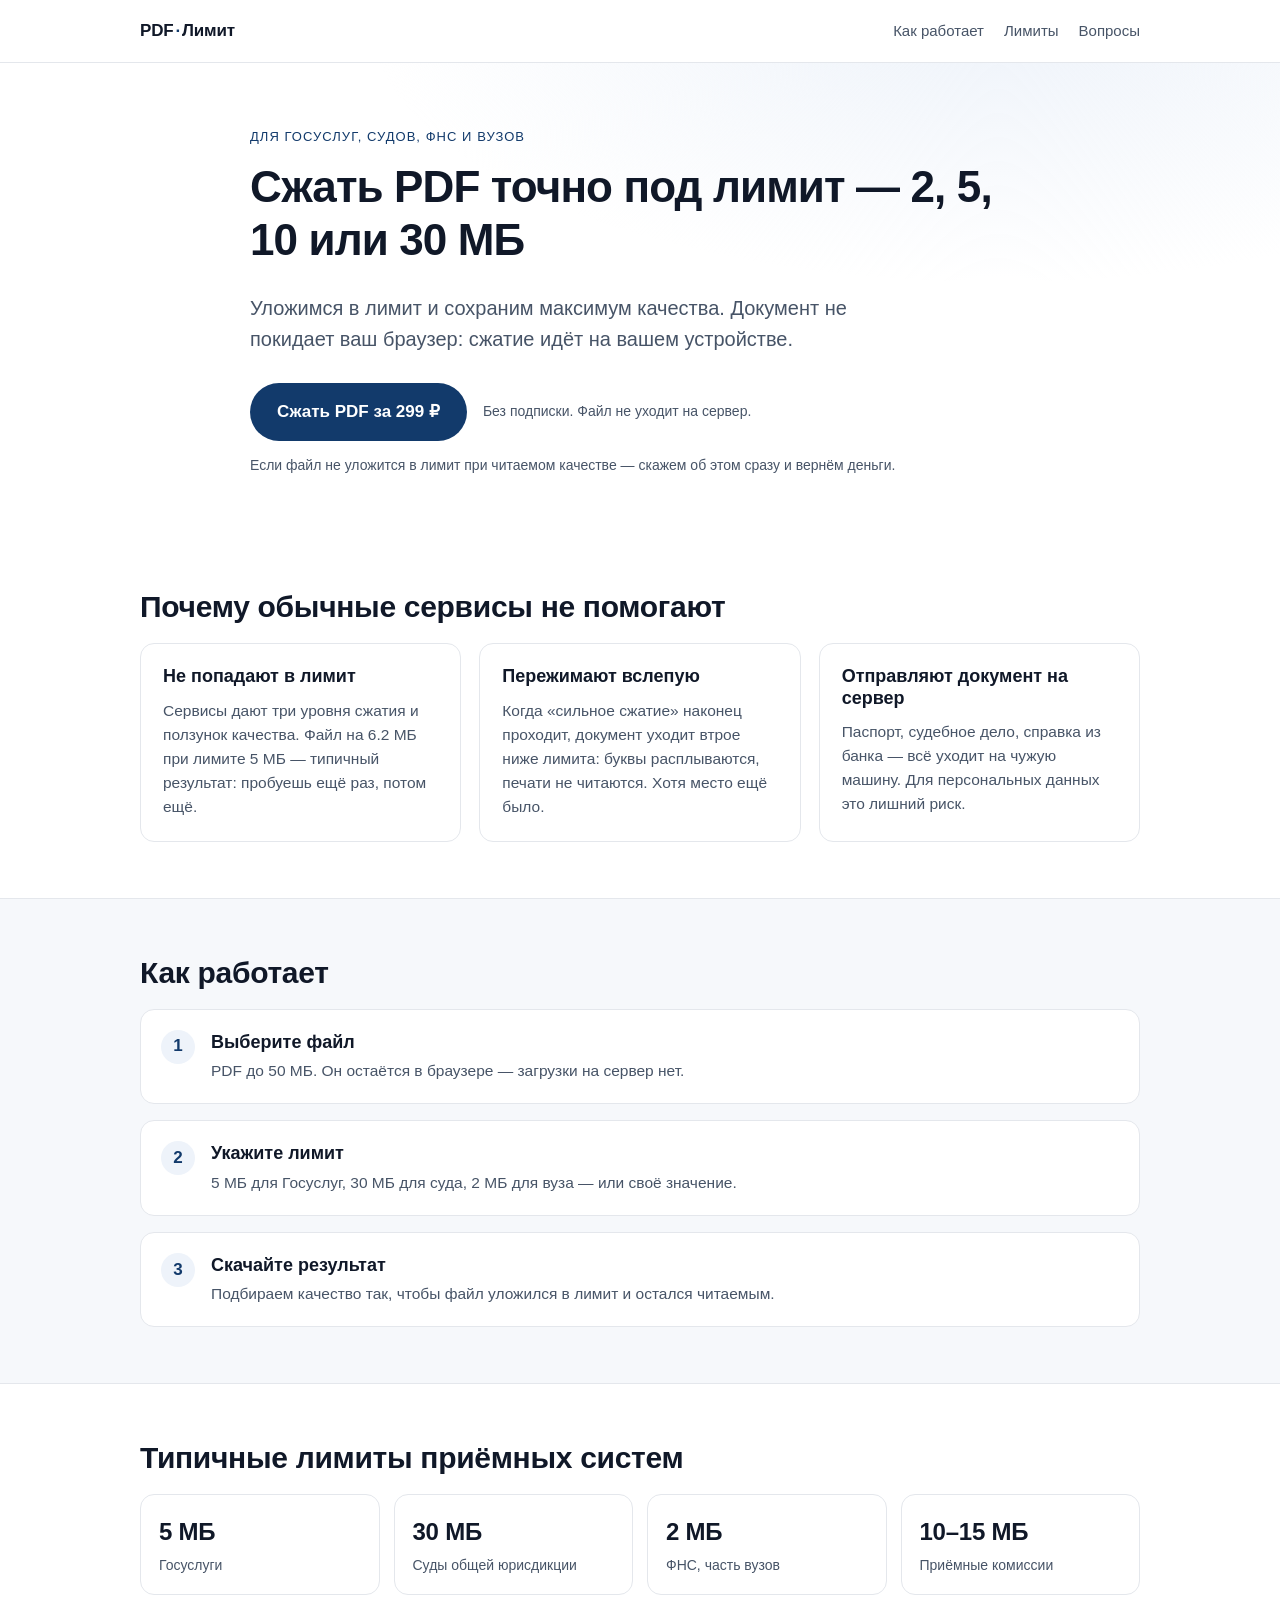
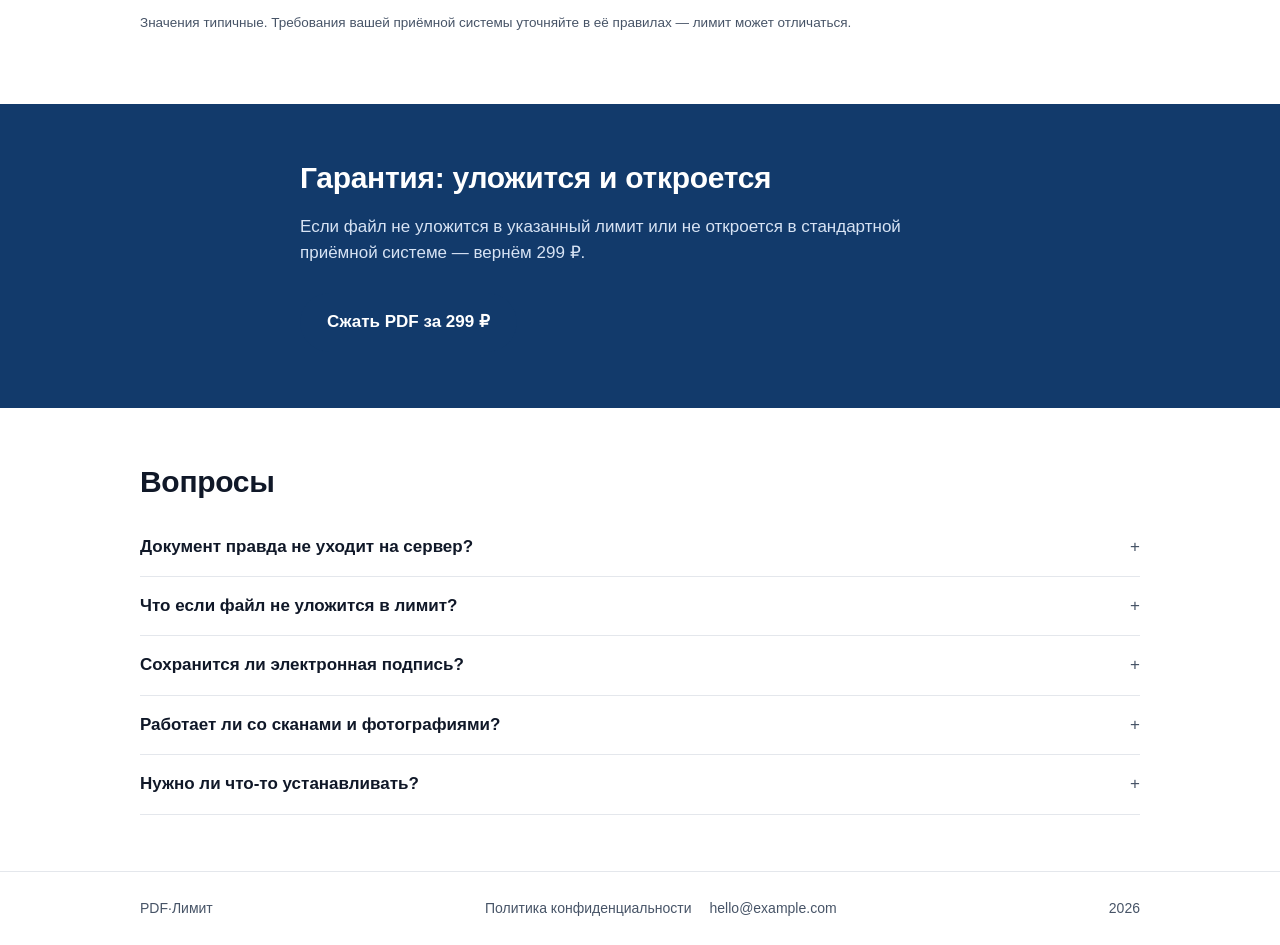
==== docs/index.html @ cee15d20 "Move site to docs/ for GitHub Pages" ====
<!DOCTYPE html>
<html lang="ru">
<head>
<meta charset="utf-8">
<meta name="viewport" content="width=device-width, initial-scale=1">
<title>Сжать PDF под лимит — 2, 5, 10, 30 МБ</title>
<meta name="description" content="Сжимаем PDF точно под лимит приёмной системы. Файл не покидает ваш браузер. Уложимся в лимит и сохраним максимум качества — иначе вернём деньги.">
<link rel="stylesheet" href="styles.css">
<!-- Яндекс.Метрика: вставьте номер счётчика и раскомментируйте
<script type="text/javascript">
  window.YM_ID = 0;
  (function(m,e,t,r,i,k,a){m[i]=m[i]||function(){(m[i].a=m[i].a||[]).push(arguments)};
  m[i].l=1*new Date();k=e.createElement(t),a=e.getElementsByTagName(t)[0],k.async=1,k.src=r,a.parentNode.insertBefore(k,a)})
  (window,document,"script","https://mc.yandex.ru/metrika/tag.js","ym");
  ym(window.YM_ID,"init",{clickmap:true,trackLinks:true,accurateTrackBounce:true});
</script>
-->
</head>
<body>
<header class="top">
  <div class="wrap top__in">
    <a class="logo" href="index.html">PDF<span>·</span>Лимит</a>
    <nav class="top__nav">
      <a href="#how">Как работает</a>
      <a href="#limits">Лимиты</a>
      <a href="#faq">Вопросы</a>
    </nav>
  </div>
</header>

<main>
  <section class="hero">
    <div class="wrap hero__in">
      <p class="eyebrow">Для Госуслуг, судов, ФНС и вузов</p>
      <h1>Сжать PDF точно под лимит — 2, 5, 10 или 30 МБ</h1>
      <p class="lead">Уложимся в лимит и сохраним максимум качества. Документ не покидает ваш браузер: сжатие идёт на вашем устройстве.</p>
      <div class="hero__actions">
        <a class="btn btn--primary" href="pay.html">Сжать PDF за 299 ₽</a>
        <span class="hero__note">Без подписки. Файл не уходит на сервер.</span>
      </div>
      <p class="hero__fine">Если файл не уложится в лимит при читаемом качестве — скажем об этом сразу и вернём деньги.</p>
    </div>
  </section>

  <section class="section">
    <div class="wrap">
      <h2>Почему обычные сервисы не помогают</h2>
      <div class="cards">
        <article class="card">
          <h3>Не попадают в лимит</h3>
          <p>Сервисы дают три уровня сжатия и ползунок качества. Файл на 6.2 МБ при лимите 5 МБ — типичный результат: пробуешь ещё раз, потом ещё.</p>
        </article>
        <article class="card">
          <h3>Пережимают вслепую</h3>
          <p>Когда «сильное сжатие» наконец проходит, документ уходит втрое ниже лимита: буквы расплываются, печати не читаются. Хотя место ещё было.</p>
        </article>
        <article class="card">
          <h3>Отправляют документ на сервер</h3>
          <p>Паспорт, судебное дело, справка из банка — всё уходит на чужую машину. Для персональных данных это лишний риск.</p>
        </article>
      </div>
    </div>
  </section>

  <section class="section section--muted" id="how">
    <div class="wrap">
      <h2>Как работает</h2>
      <ol class="steps">
        <li><span class="steps__n">1</span><div><h3>Выберите файл</h3><p>PDF до 50 МБ. Он остаётся в браузере — загрузки на сервер нет.</p></div></li>
        <li><span class="steps__n">2</span><div><h3>Укажите лимит</h3><p>5 МБ для Госуслуг, 30 МБ для суда, 2 МБ для вуза — или своё значение.</p></div></li>
        <li><span class="steps__n">3</span><div><h3>Скачайте результат</h3><p>Подбираем качество так, чтобы файл уложился в лимит и остался читаемым.</p></div></li>
      </ol>
    </div>
  </section>

  <section class="section" id="limits">
    <div class="wrap">
      <h2>Типичные лимиты приёмных систем</h2>
      <div class="limits">
        <div class="limit"><span class="limit__v">5 МБ</span><span class="limit__n">Госуслуги</span></div>
        <div class="limit"><span class="limit__v">30 МБ</span><span class="limit__n">Суды общей юрисдикции</span></div>
        <div class="limit"><span class="limit__v">2 МБ</span><span class="limit__n">ФНС, часть вузов</span></div>
        <div class="limit"><span class="limit__v">10–15 МБ</span><span class="limit__n">Приёмные комиссии</span></div>
      </div>
      <p class="fine">Значения типичные. Требования вашей приёмной системы уточняйте в её правилах — лимит может отличаться.</p>
    </div>
  </section>

  <section class="section section--accent">
    <div class="wrap guarantee">
      <h2>Гарантия: уложится и откроется</h2>
      <p>Если файл не уложится в указанный лимит или не откроется в стандартной приёмной системе — вернём 299 ₽.</p>
      <a class="btn btn--primary" href="pay.html">Сжать PDF за 299 ₽</a>
    </div>
  </section>

  <section class="section" id="faq">
    <div class="wrap">
      <h2>Вопросы</h2>
      <details><summary>Документ правда не уходит на сервер?</summary><p>Да. Файл обрабатывается в вашем браузере. На сервер уходят только данные об оплате, без документа.</p></details>
      <details><summary>Что если файл не уложится в лимит?</summary><p>Мы показываем минимально достижимый размер при читаемом качестве. Если он больше лимита — вы видите это до оплаты и платить не нужно.</p></details>
      <details><summary>Сохранится ли электронная подпись?</summary><p>После любого сжатия подпись перестаёт быть валидной. Если документ подписан ЭЦП, сжимать его нельзя — это ломает подпись.</p></details>
      <details><summary>Работает ли со сканами и фотографиями?</summary><p>Да, это основной сценарий: сканы паспорта, договоры, решения суда, справки из банка.</p></details>
      <details><summary>Нужно ли что-то устанавливать?</summary><p>Нет. Всё работает в браузере на компьютере и на телефоне.</p></details>
    </div>
  </section>
</main>

<footer class="foot">
  <div class="wrap foot__in">
    <span>PDF·Лимит</span>
    <nav>
      <a href="privacy.html">Политика конфиденциальности</a>
      <a href="mailto:hello@example.com">hello@example.com</a>
    </nav>
    <span class="foot__c">2026</span>
  </div>
</footer>
<script src="app.js"></script>
</body>
</html>
---- docs/styles.css ----
:root{
  --ink:#101828;
  --ink-soft:#475467;
  --line:#e4e7ec;
  --bg:#ffffff;
  --bg-muted:#f6f8fb;
  --accent:#123a6b;
  --accent-soft:#eef3fa;
  --radius:14px;
}
*{box-sizing:border-box}
html{-webkit-text-size-adjust:100%}
body{
  margin:0;
  font-family:-apple-system,BlinkMacSystemFont,"Segoe UI",Roboto,"Helvetica Neue",Arial,sans-serif;
  color:var(--ink);
  background:var(--bg);
  line-height:1.55;
  font-size:17px;
}
.wrap{width:100%;max-width:1040px;margin:0 auto;padding:0 20px}
a{color:var(--accent)}
h1,h2,h3{line-height:1.2;margin:0 0 .6em}
h1{font-size:clamp(28px,4.4vw,44px);letter-spacing:-.02em}
h2{font-size:clamp(22px,2.6vw,30px);letter-spacing:-.01em}
h3{font-size:18px}
p{margin:0 0 1em}

/* header */
.top{border-bottom:1px solid var(--line);position:sticky;top:0;background:rgba(255,255,255,.94);backdrop-filter:saturate(140%) blur(6px);z-index:10}
.top__in{display:flex;align-items:center;justify-content:space-between;min-height:62px;gap:16px}
.logo{font-weight:700;text-decoration:none;color:var(--ink);letter-spacing:-.01em}
.logo span{color:var(--accent);padding:0 2px}
.top__nav{display:flex;gap:20px;font-size:15px}
.top__nav a{color:var(--ink-soft);text-decoration:none}
.top__nav a:hover{color:var(--accent)}
@media (max-width:640px){.top__nav{display:none}}

/* hero */
.hero{padding:64px 0 56px;background:
  radial-gradient(900px 380px at 78% -10%, var(--accent-soft), transparent 70%),
  var(--bg)}
.hero__in{max-width:820px}
.eyebrow{margin:0 0 14px;font-size:13px;letter-spacing:.08em;text-transform:uppercase;color:var(--accent)}
.lead{font-size:clamp(17px,2vw,20px);color:var(--ink-soft);max-width:660px}
.hero__actions{display:flex;align-items:center;gap:16px;flex-wrap:wrap;margin:28px 0 14px}
.hero__note{font-size:14px;color:var(--ink-soft)}
.hero__fine{font-size:14px;color:var(--ink-soft);margin:0}

/* buttons */
.btn{display:inline-flex;align-items:center;justify-content:center;gap:8px;padding:15px 26px;border-radius:999px;font-weight:600;text-decoration:none;border:1px solid transparent;transition:.15s ease}
.btn--primary{background:var(--accent);color:#fff}
.btn--primary:hover{background:#0d2d55}
.btn--ghost{background:transparent;color:var(--accent);border-color:var(--accent)}
.btn[disabled]{opacity:.55;cursor:not-allowed}

/* sections */
.section{padding:56px 0}
.section--muted{background:var(--bg-muted);border-top:1px solid var(--line);border-bottom:1px solid var(--line)}
.section--accent{background:var(--accent);color:#fff}
.section--accent h2{color:#fff}
.section--accent p{color:#d7e3f4}

.cards{display:grid;grid-template-columns:repeat(3,1fr);gap:18px;margin-top:8px}
@media (max-width:860px){.cards{grid-template-columns:1fr}}
.card{border:1px solid var(--line);border-radius:var(--radius);padding:22px;background:#fff}
.card p{margin:0;color:var(--ink-soft);font-size:15.5px}

.steps{list-style:none;margin:8px 0 0;padding:0;display:grid;gap:16px}
.steps li{display:flex;gap:16px;align-items:flex-start;background:#fff;border:1px solid var(--line);border-radius:var(--radius);padding:20px}
.steps__n{flex:0 0 34px;height:34px;border-radius:50%;background:var(--accent-soft);color:var(--accent);display:grid;place-items:center;font-weight:700}
.steps h3{margin:2px 0 6px}
.steps p{margin:0;color:var(--ink-soft);font-size:15.5px}

.limits{display:grid;grid-template-columns:repeat(4,1fr);gap:14px;margin:8px 0 18px}
@media (max-width:860px){.limits{grid-template-columns:repeat(2,1fr)}}
@media (max-width:420px){.limits{grid-template-columns:1fr}}
.limit{border:1px solid var(--line);border-radius:var(--radius);padding:18px;display:flex;flex-direction:column;gap:4px}
.limit__v{font-size:24px;font-weight:700;letter-spacing:-.01em}
.limit__n{font-size:14px;color:var(--ink-soft)}
.fine{font-size:13.5px;color:var(--ink-soft)}

.guarantee{max-width:720px}
.guarantee .btn{margin-top:10px}

/* faq */
details{border-bottom:1px solid var(--line);padding:16px 0}
summary{cursor:pointer;font-weight:600;list-style:none}
summary::-webkit-details-marker{display:none}
summary::after{content:"+";float:right;color:var(--ink-soft);font-weight:400}
details[open] summary::after{content:"–"}
details p{margin:12px 0 0;color:var(--ink-soft)}

/* footer */
.foot{border-top:1px solid var(--line);padding:26px 0;font-size:14px;color:var(--ink-soft)}
.foot__in{display:flex;align-items:center;justify-content:space-between;gap:16px;flex-wrap:wrap}
.foot nav{display:flex;gap:18px;flex-wrap:wrap}
.foot a{color:var(--ink-soft);text-decoration:none}
.foot a:hover{color:var(--accent)}

/* pay page */
.pay{padding:56px 0 72px}
.pay__grid{display:grid;grid-template-columns:1.1fr .9fr;gap:32px;align-items:start}
@media (max-width:860px){.pay__grid{grid-template-columns:1fr}}
.panel{border:1px solid var(--line);border-radius:var(--radius);padding:24px;background:#fff}
.panel--sum{background:var(--bg-muted)}
.sum{display:flex;justify-content:space-between;padding:8px 0;font-size:15.5px}
.sum--total{border-top:1px solid var(--line);margin-top:8px;padding-top:14px;font-weight:700;font-size:18px}
label{display:block;font-size:14.5px;font-weight:600;margin:18px 0 6px}
input[type=email]{width:100%;padding:13px 14px;border:1px solid #cfd6e0;border-radius:10px;font-size:16px;font-family:inherit}
input[type=email]:focus{outline:2px solid var(--accent-soft);border-color:var(--accent)}
.check{display:flex;gap:10px;align-items:flex-start;margin:18px 0 22px;font-size:14.5px;color:var(--ink-soft);font-weight:400}
.check input{margin-top:4px}
.note{font-size:13.5px;color:var(--ink-soft);margin-top:14px}
.status{margin-top:16px;padding:14px 16px;border-radius:10px;background:var(--accent-soft);color:var(--accent);font-size:15px;display:none}
.status--show{display:block}
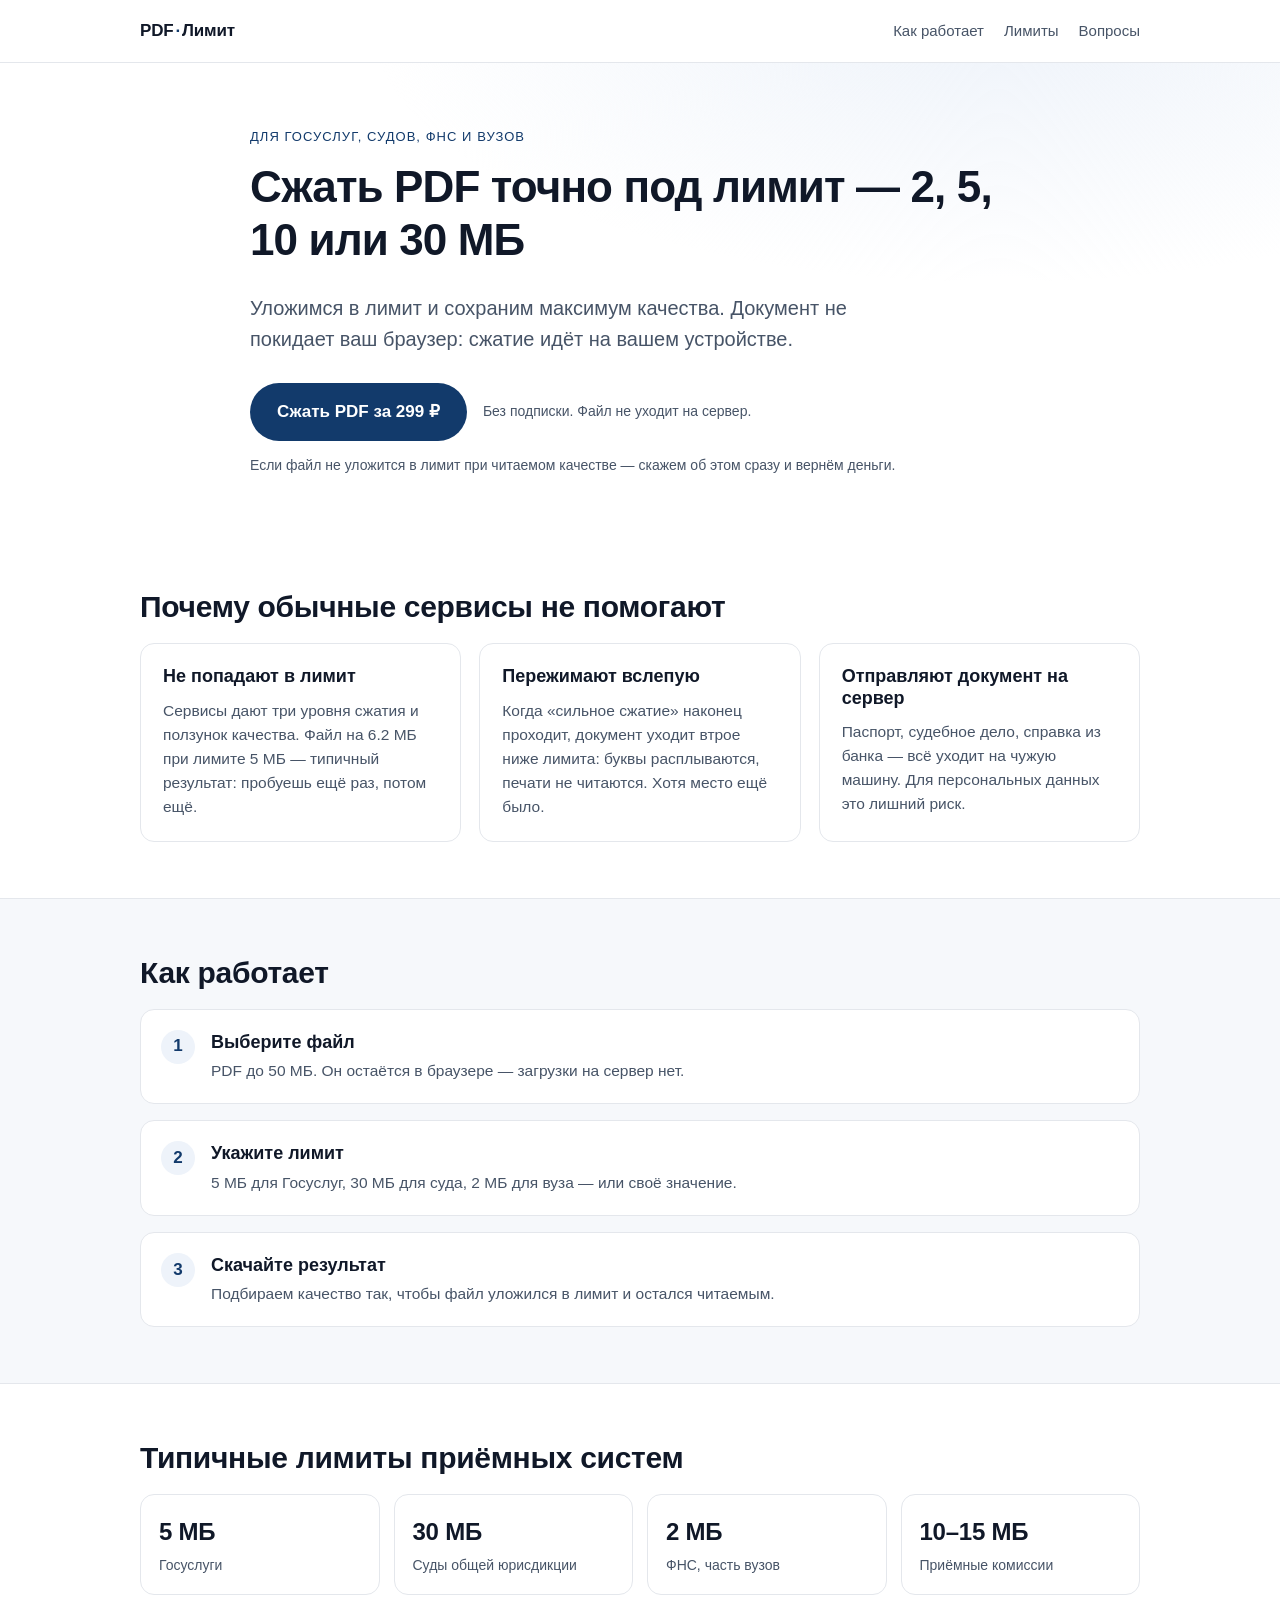
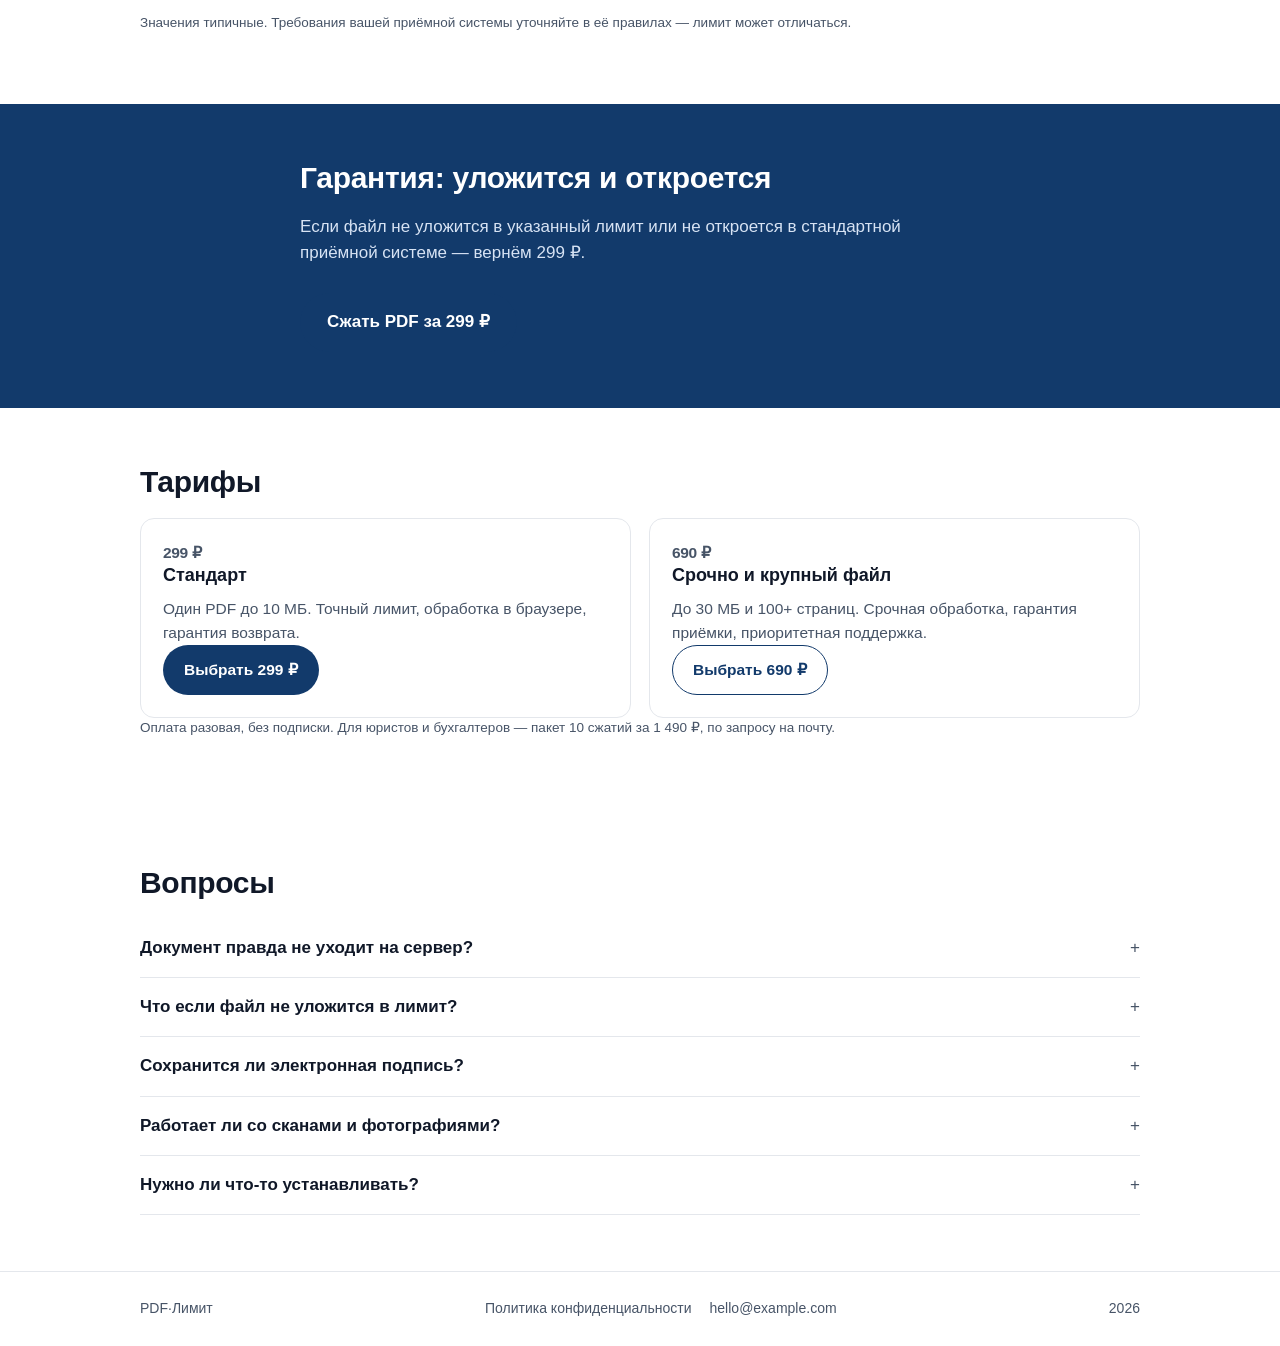
==== commit 37585ff3: "Add 690 tariff and pay page tariff switch" ====
--- a/docs/index.html
+++ b/docs/index.html
@@ -5,6 +5,12 @@
 <meta name="viewport" content="width=device-width, initial-scale=1">
 <title>Сжать PDF под лимит — 2, 5, 10, 30 МБ</title>
 <meta name="description" content="Сжимаем PDF точно под лимит приёмной системы. Файл не покидает ваш браузер. Уложимся в лимит и сохраним максимум качества — иначе вернём деньги.">
+<link rel="icon" href="data:image/svg+xml,%3Csvg xmlns=%27http://www.w3.org/2000/svg%27 viewBox=%270 0 64 64%27%3E%3Crect width=%2764%27 height=%2764%27 rx=%2712%27 fill=%27%23123a6b%27/%3E%3Ctext x=%2732%27 y=%2744%27 font-family=%27Arial%27 font-size=%2734%27 fill=%27white%27 text-anchor=%27middle%27%3EP%3C/text%3E%3C/svg%3E">
+<meta property="og:type" content="website">
+<meta property="og:title" content="Сжать PDF точно под лимит — 2, 5, 10, 30 МБ">
+<meta property="og:description" content="Уложимся в лимит приёмной системы и сохраним качество. Файл не покидает браузер.">
+<meta property="og:url" content="https://fundottz.github.io/pdf-limit/">
+<meta name="twitter:card" content="summary">
 <link rel="stylesheet" href="styles.css">
 <!-- Яндекс.Метрика: вставьте номер счётчика и раскомментируйте
 <script type="text/javascript">
@@ -94,6 +100,27 @@
     </div>
   </section>
 
+  <section class="section" id="tariffs">
+    <div class="wrap">
+      <h2>Тарифы</h2>
+      <div class="cards cards--2">
+        <article class="card">
+          <p class="tariff__price">299 ₽</p>
+          <h3>Стандарт</h3>
+          <p>Один PDF до 10 МБ. Точный лимит, обработка в браузере, гарантия возврата.</p>
+          <p class="card__action"><a class="btn btn--primary" href="pay.html" data-goal="pay_click">Выбрать 299 ₽</a></p>
+        </article>
+        <article class="card">
+          <p class="tariff__price">690 ₽</p>
+          <h3>Срочно и крупный файл</h3>
+          <p>До 30 МБ и 100+ страниц. Срочная обработка, гарантия приёмки, приоритетная поддержка.</p>
+          <p class="card__action"><a class="btn btn--ghost" href="pay.html?t=690" data-goal="pay_click">Выбрать 690 ₽</a></p>
+        </article>
+      </div>
+      <p class="fine">Оплата разовая, без подписки. Для юристов и бухгалтеров — пакет 10 сжатий за 1 490 ₽, по запросу на почту.</p>
+    </div>
+  </section>
+
   <section class="section" id="faq">
     <div class="wrap">
       <h2>Вопросы</h2>
--- a/docs/styles.css
+++ b/docs/styles.css
@@ -65,6 +65,11 @@
 @media (max-width:860px){.cards{grid-template-columns:1fr}}
 .card{border:1px solid var(--line);border-radius:var(--radius);padding:22px;background:#fff}
 .card p{margin:0;color:var(--ink-soft);font-size:15.5px}
+.cards--2{grid-template-columns:repeat(2,1fr)}
+@media (max-width:860px){.cards--2{grid-template-columns:1fr}}
+.tariff__price{font-size:30px;font-weight:700;color:var(--accent);letter-spacing:-.02em;margin:0 0 6px}
+.card__action{margin:18px 0 0}
+.card__action .btn{padding:12px 20px;font-size:15.5px}
 
 .steps{list-style:none;margin:8px 0 0;padding:0;display:grid;gap:16px}
 .steps li{display:flex;gap:16px;align-items:flex-start;background:#fff;border:1px solid var(--line);border-radius:var(--radius);padding:20px}
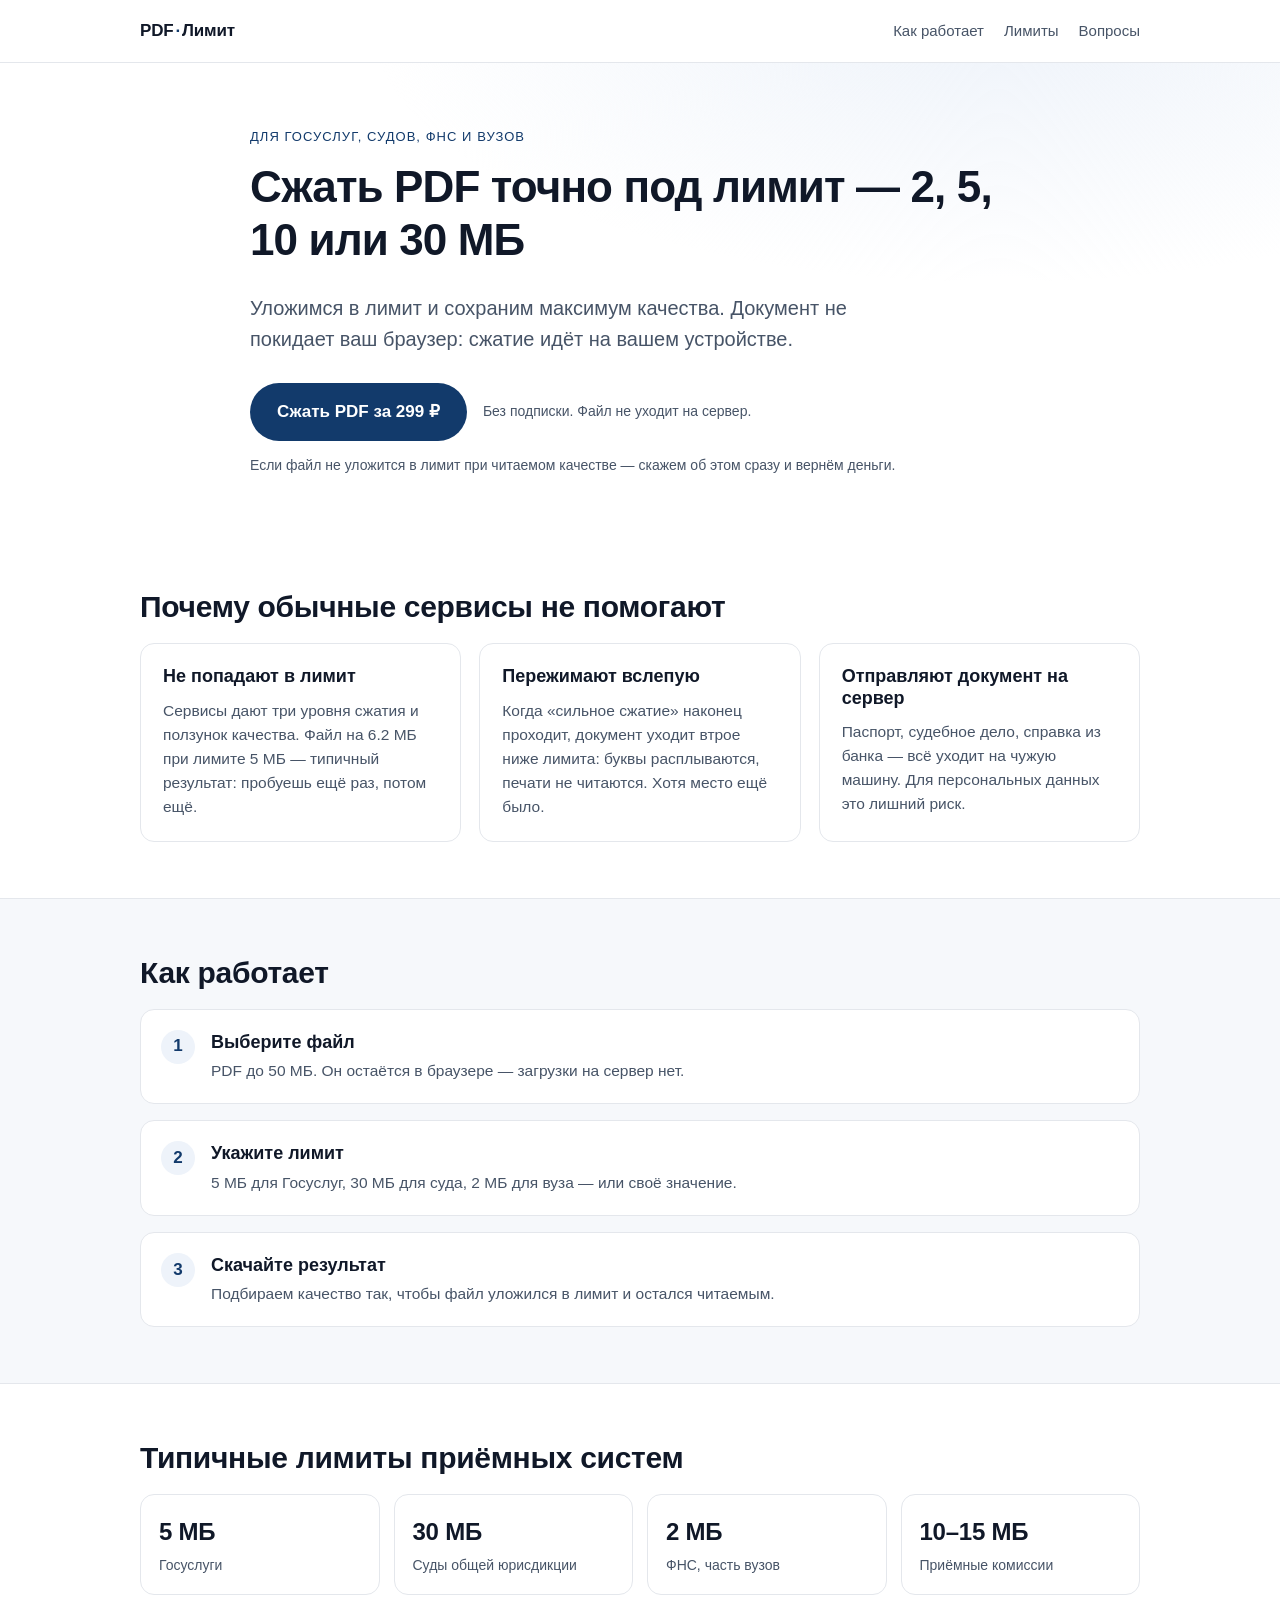
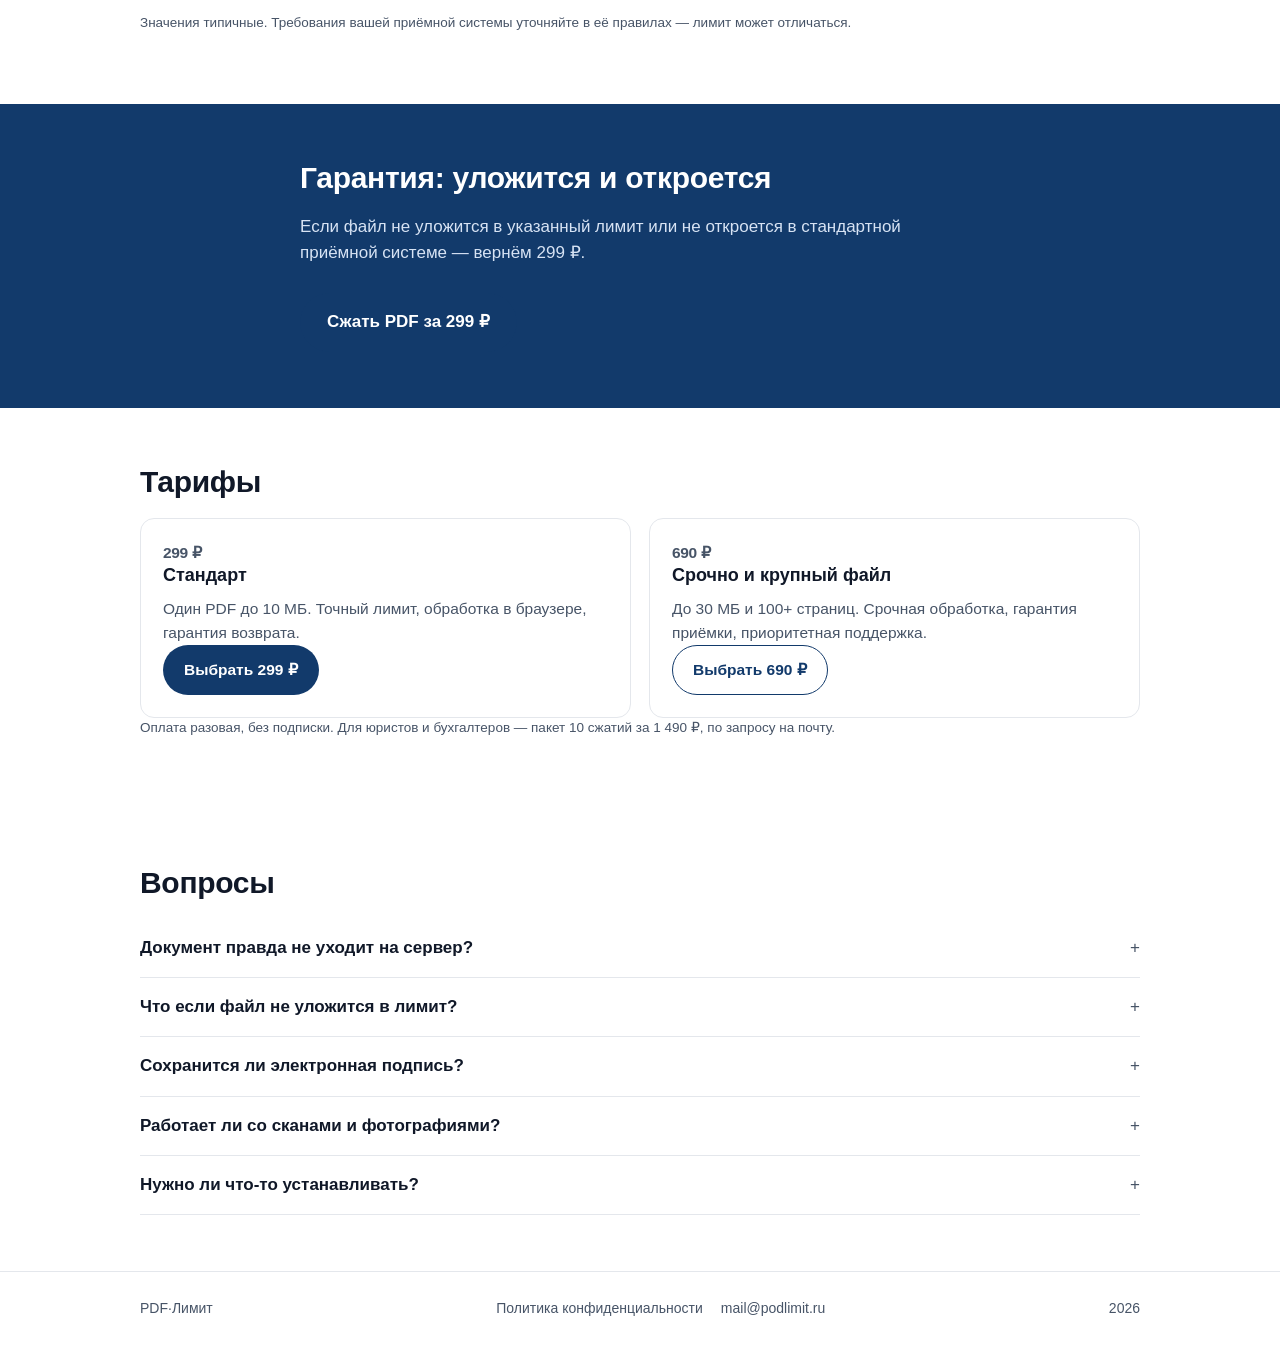
==== commit 44fdfa19: "Metrika 113715662: counter on all pages, pay_submit goal, mail@ contact" ====
--- a/docs/index.html
+++ b/docs/index.html
@@ -9,18 +9,19 @@
 <meta property="og:type" content="website">
 <meta property="og:title" content="Сжать PDF точно под лимит — 2, 5, 10, 30 МБ">
 <meta property="og:description" content="Уложимся в лимит приёмной системы и сохраним качество. Файл не покидает браузер.">
-<meta property="og:url" content="https://fundottz.github.io/pdf-limit/">
+<meta property="og:url" content="https://podlimit.ru/">
 <meta name="twitter:card" content="summary">
 <link rel="stylesheet" href="styles.css">
-<!-- Яндекс.Метрика: вставьте номер счётчика и раскомментируйте
 <script type="text/javascript">
-  window.YM_ID = 0;
+  window.YM_ID = 113715662;
   (function(m,e,t,r,i,k,a){m[i]=m[i]||function(){(m[i].a=m[i].a||[]).push(arguments)};
-  m[i].l=1*new Date();k=e.createElement(t),a=e.getElementsByTagName(t)[0],k.async=1,k.src=r,a.parentNode.insertBefore(k,a)})
+  m[i].l=1*new Date();
+  for (var j=0;j<document.scripts.length;j++){if (document.scripts[j].src===r){return;}}
+  k=e.createElement(t),a=e.getElementsByTagName(t)[0],k.async=1,k.src=r,a.parentNode.insertBefore(k,a)})
   (window,document,"script","https://mc.yandex.ru/metrika/tag.js","ym");
-  ym(window.YM_ID,"init",{clickmap:true,trackLinks:true,accurateTrackBounce:true});
+  ym(window.YM_ID,"init",{clickmap:true,trackLinks:true,accurateTrackBounce:true,webvisor:true});
 </script>
--->
+<noscript><div><img src="https://mc.yandex.ru/watch/113715662" style="position:absolute;left:-9999px" alt=""></div></noscript>
 </head>
 <body>
 <header class="top">
@@ -41,7 +42,7 @@
       <h1>Сжать PDF точно под лимит — 2, 5, 10 или 30 МБ</h1>
       <p class="lead">Уложимся в лимит и сохраним максимум качества. Документ не покидает ваш браузер: сжатие идёт на вашем устройстве.</p>
       <div class="hero__actions">
-        <a class="btn btn--primary" href="pay.html">Сжать PDF за 299 ₽</a>
+        <a class="btn btn--primary" href="pay.html" data-goal="pay_click">Сжать PDF за 299 ₽</a>
         <span class="hero__note">Без подписки. Файл не уходит на сервер.</span>
       </div>
       <p class="hero__fine">Если файл не уложится в лимит при читаемом качестве — скажем об этом сразу и вернём деньги.</p>
@@ -96,7 +97,7 @@
     <div class="wrap guarantee">
       <h2>Гарантия: уложится и откроется</h2>
       <p>Если файл не уложится в указанный лимит или не откроется в стандартной приёмной системе — вернём 299 ₽.</p>
-      <a class="btn btn--primary" href="pay.html">Сжать PDF за 299 ₽</a>
+      <a class="btn btn--primary" href="pay.html" data-goal="pay_click">Сжать PDF за 299 ₽</a>
     </div>
   </section>
 
@@ -114,7 +115,7 @@
           <p class="tariff__price">690 ₽</p>
           <h3>Срочно и крупный файл</h3>
           <p>До 30 МБ и 100+ страниц. Срочная обработка, гарантия приёмки, приоритетная поддержка.</p>
-          <p class="card__action"><a class="btn btn--ghost" href="pay.html?t=690" data-goal="pay_click">Выбрать 690 ₽</a></p>
+          <p class="card__action"><a class="btn btn--ghost" href="pay.html?t=690" data-goal="pay_click_690">Выбрать 690 ₽</a></p>
         </article>
       </div>
       <p class="fine">Оплата разовая, без подписки. Для юристов и бухгалтеров — пакет 10 сжатий за 1 490 ₽, по запросу на почту.</p>
@@ -138,7 +139,7 @@
     <span>PDF·Лимит</span>
     <nav>
       <a href="privacy.html">Политика конфиденциальности</a>
-      <a href="mailto:hello@example.com">hello@example.com</a>
+      <a href="mailto:mail@podlimit.ru">mail@podlimit.ru</a>
     </nav>
     <span class="foot__c">2026</span>
   </div>
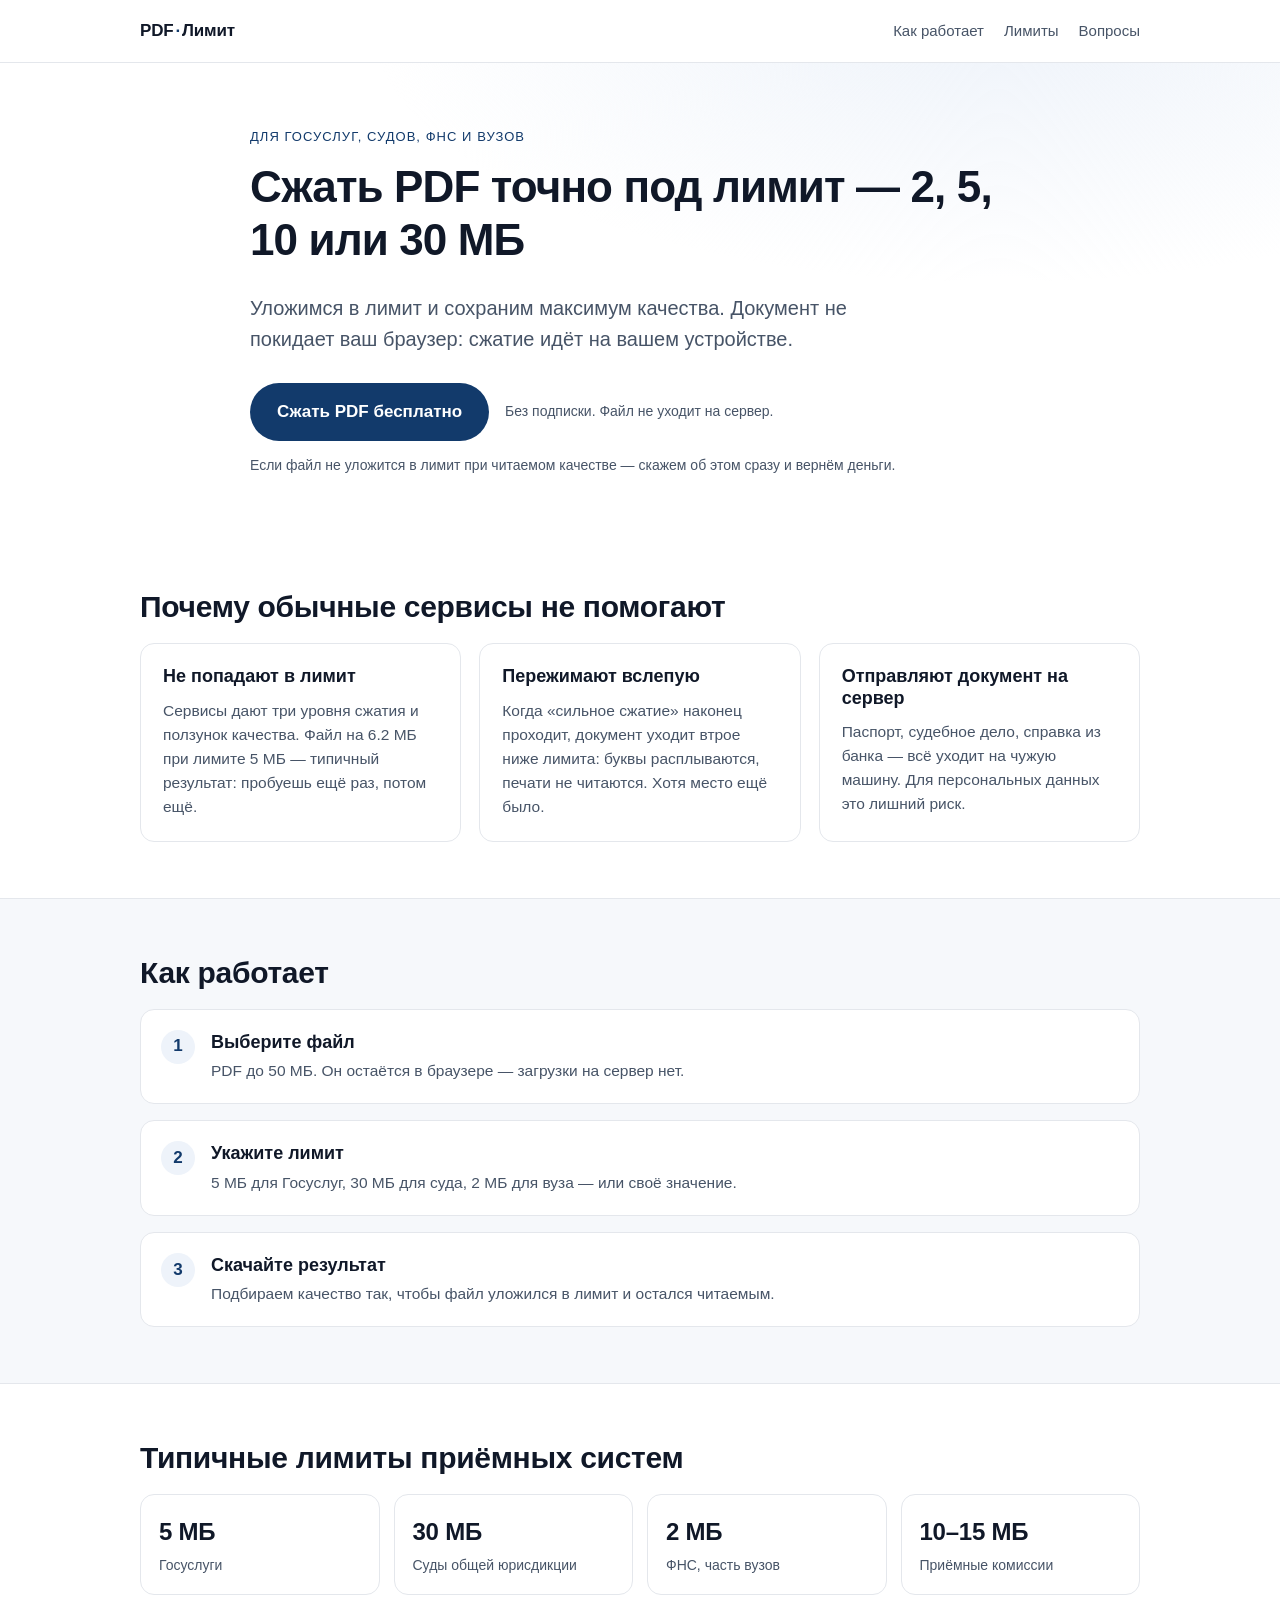
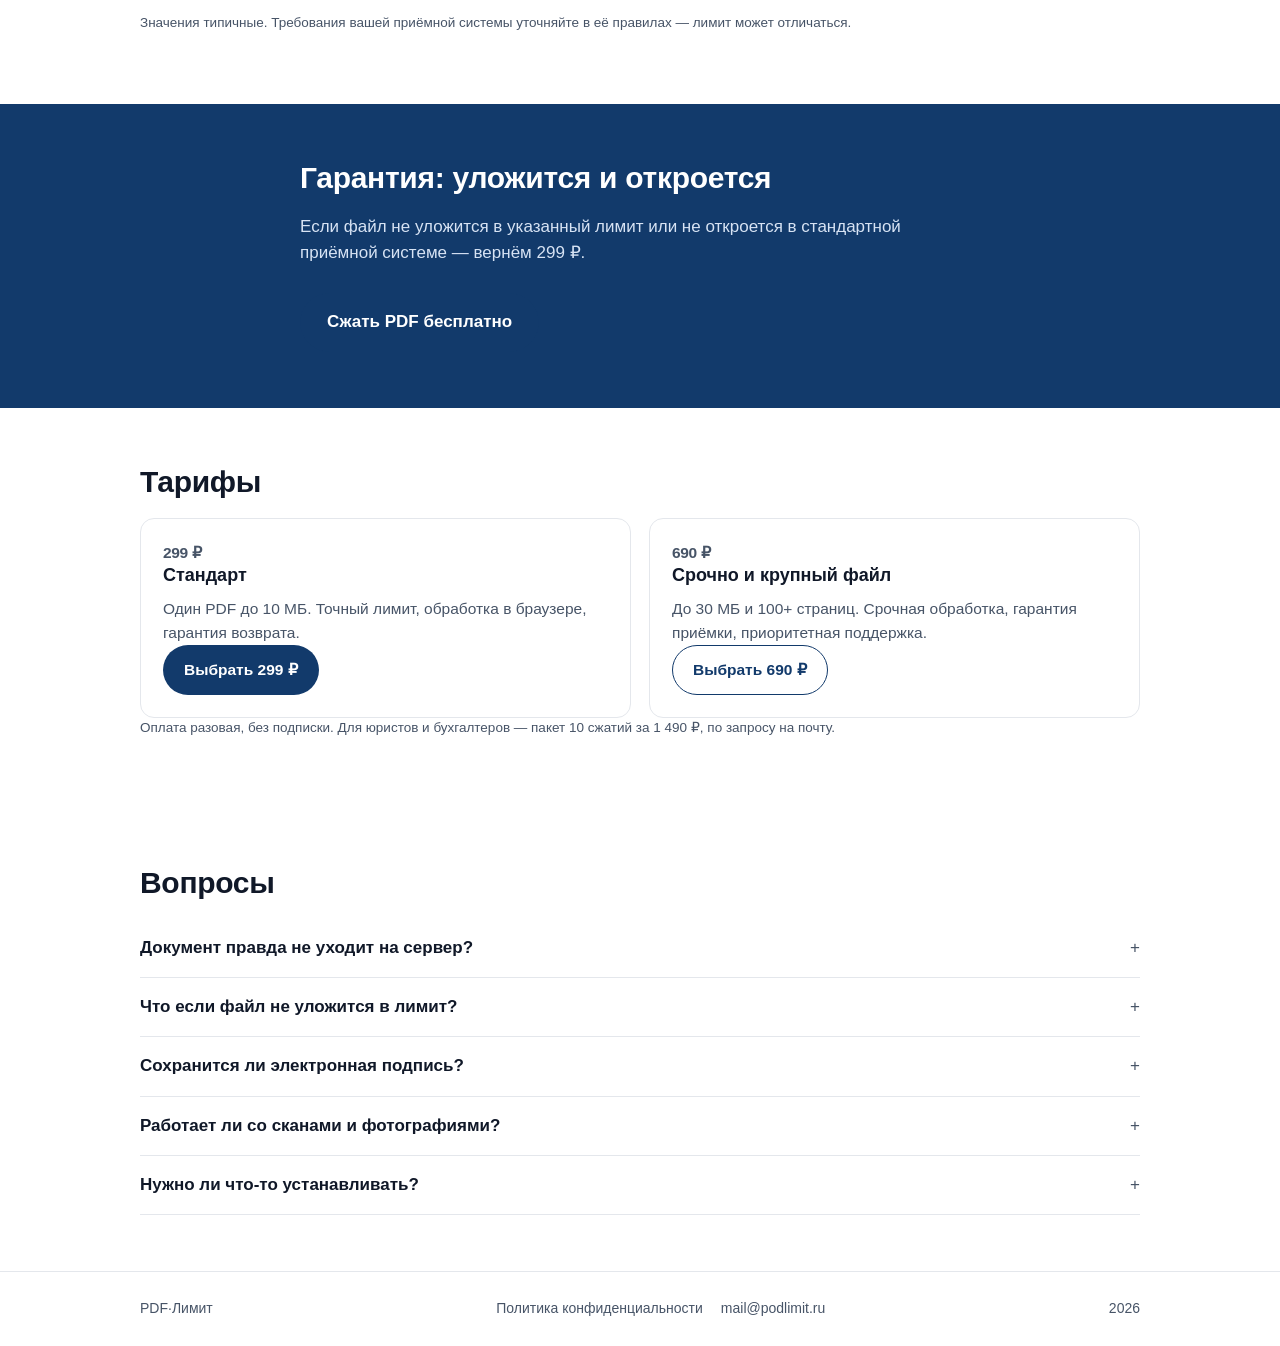
==== commit e2e32f02: "Self-hosted Ghostscript WASM compressor; landing CTA to real tool" ====
--- a/docs/index.html
+++ b/docs/index.html
@@ -42,7 +42,7 @@
       <h1>Сжать PDF точно под лимит — 2, 5, 10 или 30 МБ</h1>
       <p class="lead">Уложимся в лимит и сохраним максимум качества. Документ не покидает ваш браузер: сжатие идёт на вашем устройстве.</p>
       <div class="hero__actions">
-        <a class="btn btn--primary" href="pay.html" data-goal="pay_click">Сжать PDF за 299 ₽</a>
+        <a class="btn btn--primary" href="compress.html" data-goal="tool_open">Сжать PDF бесплатно</a>
         <span class="hero__note">Без подписки. Файл не уходит на сервер.</span>
       </div>
       <p class="hero__fine">Если файл не уложится в лимит при читаемом качестве — скажем об этом сразу и вернём деньги.</p>
@@ -97,7 +97,7 @@
     <div class="wrap guarantee">
       <h2>Гарантия: уложится и откроется</h2>
       <p>Если файл не уложится в указанный лимит или не откроется в стандартной приёмной системе — вернём 299 ₽.</p>
-      <a class="btn btn--primary" href="pay.html" data-goal="pay_click">Сжать PDF за 299 ₽</a>
+      <a class="btn btn--primary" href="compress.html" data-goal="tool_open">Сжать PDF бесплатно</a>
     </div>
   </section>
 
